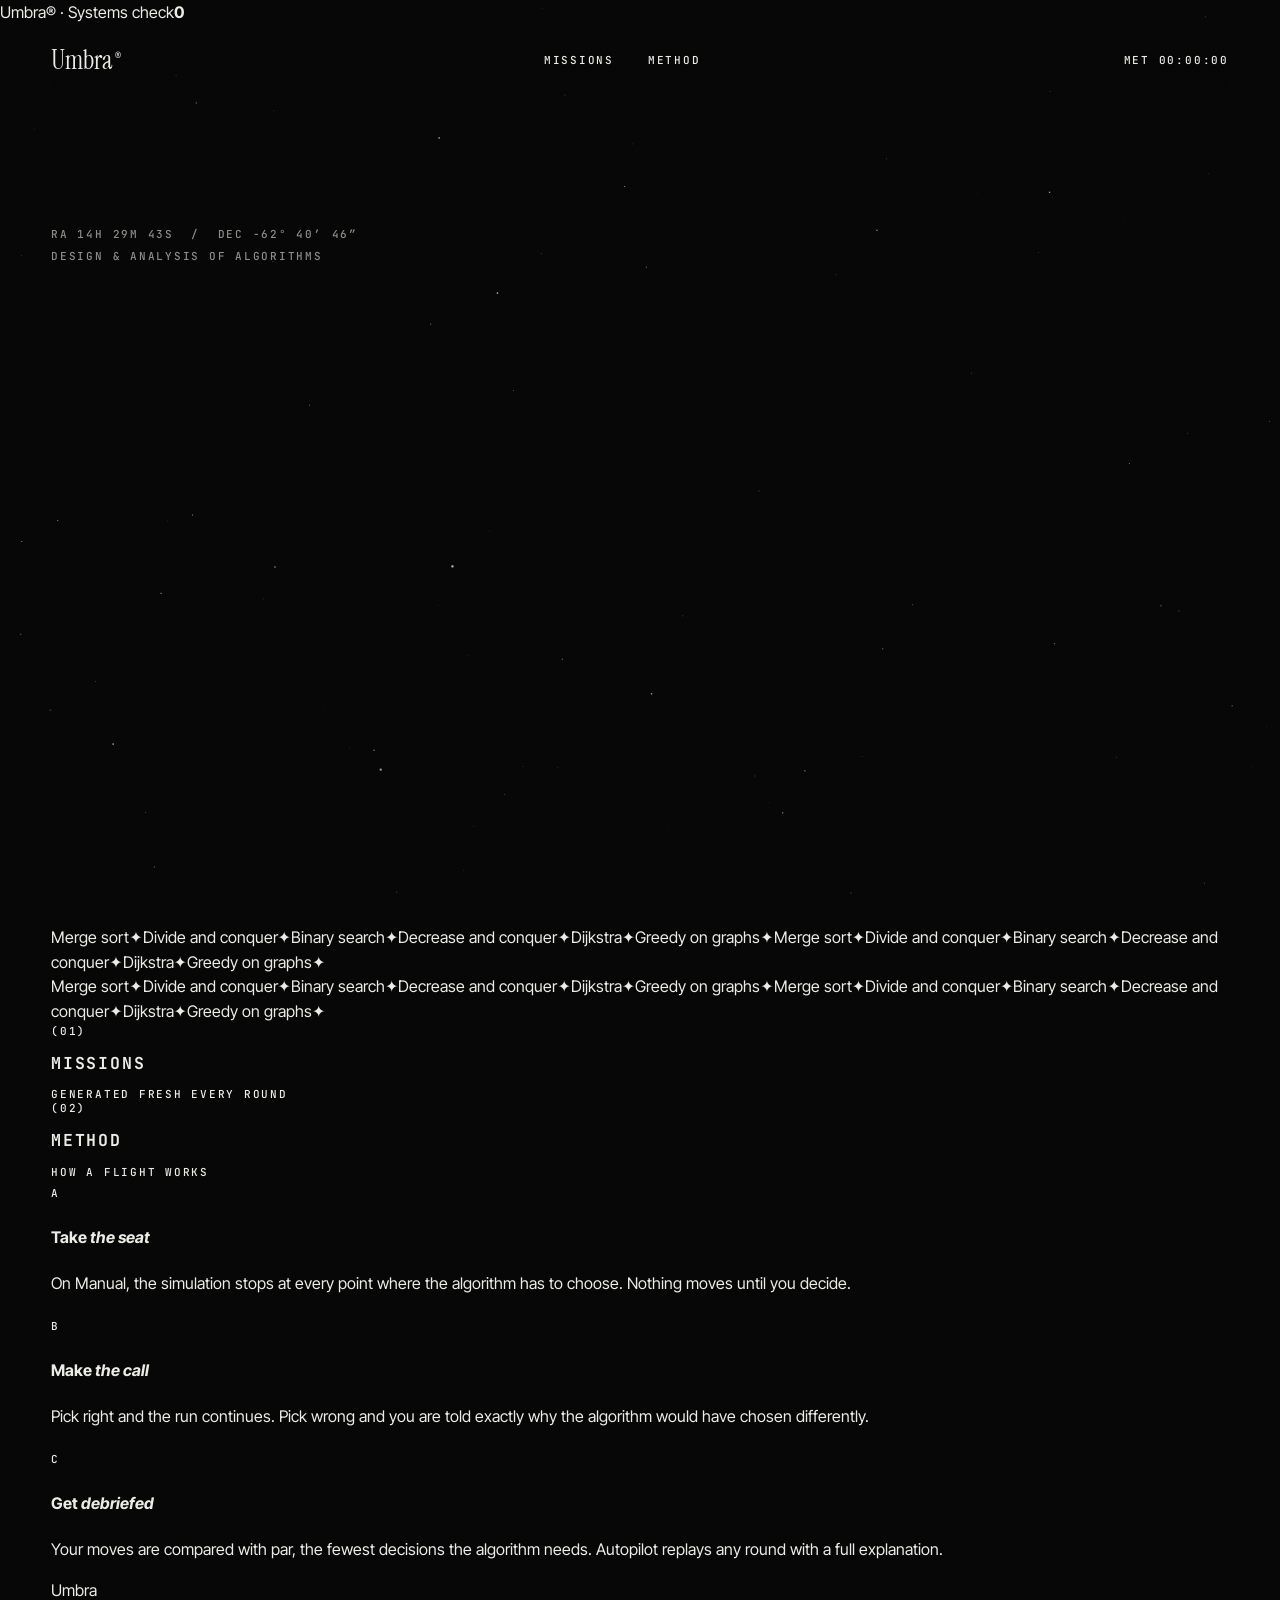
==== index.html @ 50d72503 "Add page markup for the index and the cockpit" ====
<!DOCTYPE html>
<html lang="en">
<head>
<meta charset="UTF-8">
<meta name="viewport" content="width=device-width, initial-scale=1">
<meta name="description" content="Three short games where you take the place of a classic algorithm: merge sort, binary search and Dijkstra. Make every decision it would make and get scored against par.">
<meta name="theme-color" content="#070707">
<link rel="icon" href="favicon.svg" type="image/svg+xml">
<title>Umbra® — Fly the Algorithm</title>
<link rel="preconnect" href="https://fonts.googleapis.com">
<link rel="preconnect" href="https://fonts.gstatic.com" crossorigin>
<link href="https://fonts.googleapis.com/css2?family=Instrument+Serif:ital@0;1&family=Inter+Tight:wght@400;500;600&family=JetBrains+Mono:wght@400;500&display=swap" rel="stylesheet">
<link rel="stylesheet" href="css/base.css">
<link rel="stylesheet" href="css/home.css">
<link rel="stylesheet" href="css/game.css">
<link rel="stylesheet" href="css/missions.css">
</head>
<body>
<canvas id="sky" class="layer"></canvas>
<canvas id="fx" class="layer"></canvas>

<div id="intro"><span>Umbra® · Systems check</span><b id="introN">0</b></div>
<div id="curtain"></div><div id="cursor"></div><div class="grain"></div>

<div id="home">
  <header class="bar">
    <a class="logo" href="#">Umbra<sup>®</sup></a>
    <nav><a href="#missions">Missions</a><a href="#method">Method</a></nav>
    <span class="clock" id="clock">MET 00:00:00</span>
  </header>
  <section class="hero">
    <div class="orb" aria-hidden="true">
      <div class="ring r3"><i></i></div>
      <div class="ring r2"><i></i><i></i></div>
      <div class="tilt"><div class="ring r1"><i></i></div></div>
      <div class="planet"></div>
    </div>
    <div class="coord lbl">RA 14h 29m 43s &nbsp;/&nbsp; DEC −62° 40′ 46″<br>Design &amp; Analysis of Algorithms</div>
    <h1><span class="ln"><span>Don't watch</span></span><span class="ln"><span>the algorithm.</span></span><span class="ln"><span><em>Fly it.</em></span></span></h1>
    <div class="herofoot">
      <p>Three missions. In each one you sit where the algorithm sits and make every call it would make. Mission control scores you against the optimal number of moves.</p>
      <a class="scroll lbl" href="#missions">Scroll <i></i></a>
    </div>
  </section>
  <div class="ticker"><div class="tk">Merge sort<span>✦</span>Divide and conquer<span>✦</span>Binary search<span>✦</span>Decrease and conquer<span>✦</span>Dijkstra<span>✦</span>Greedy on graphs<span>✦</span>Merge sort<span>✦</span>Divide and conquer<span>✦</span>Binary search<span>✦</span>Decrease and conquer<span>✦</span>Dijkstra<span>✦</span>Greedy on graphs<span>✦</span></div><div class="tk">Merge sort<span>✦</span>Divide and conquer<span>✦</span>Binary search<span>✦</span>Decrease and conquer<span>✦</span>Dijkstra<span>✦</span>Greedy on graphs<span>✦</span>Merge sort<span>✦</span>Divide and conquer<span>✦</span>Binary search<span>✦</span>Decrease and conquer<span>✦</span>Dijkstra<span>✦</span>Greedy on graphs<span>✦</span></div></div>
  <section id="missions">
    <div class="sec lbl rv"><span>(01)</span><h2>Missions</h2><span>Generated fresh every round</span></div>
    <div id="cards"></div>
  </section>
  <section id="method">
    <div class="sec lbl rv"><span>(02)</span><h2>Method</h2><span>How a flight works</span></div>
    <div class="method rv">
      <div><span class="lbl">A</span><h4>Take <em>the seat</em></h4><p>On Manual, the simulation stops at every point where the algorithm has to choose. Nothing moves until you decide.</p></div>
      <div><span class="lbl">B</span><h4>Make <em>the call</em></h4><p>Pick right and the run continues. Pick wrong and you are told exactly why the algorithm would have chosen differently.</p></div>
      <div><span class="lbl">C</span><h4>Get <em>debriefed</em></h4><p>Your moves are compared with par, the fewest decisions the algorithm needs. Autopilot replays any round with a full explanation.</p></div>
    </div>
  </section>
  <footer><div class="wm">Umbra</div><div class="fl lbl"><span>Flight school for algorithms</span><span>Merge sort · Binary search · Dijkstra</span><span>DAA · CIA 3</span></div></footer>
</div>

<div id="game" hidden>
  <div class="top">
    <button id="homeBtn" title="Back to the index (Esc)">← Index</button>
    <div class="gt"><b id="gName"></b><span id="gTopic"></span></div>
    <input id="custom" type="text" placeholder="Own numbers: 5, 3, 9, 1 ⏎" aria-label="Custom array">
    <select id="size" aria-label="Size"></select>
    <button id="newBtn">New round</button>
    <div class="seg" id="modeSeg"><button data-mode="watch">Autopilot</button><button data-mode="play">Manual</button></div>
    <button id="focusBtn" title="Hide or show the flight computer">Focus</button>
  </div>
  <div class="hud" id="hud"></div>
  <div class="layout" id="layout">
    <div>
      <div id="stagewrap" class="panel"><div id="stage"></div><div id="end" hidden></div></div>
      <div class="say" id="say"></div>
      <div id="watchCtl">
        <div class="ctl">
          <button id="first" title="Start (Home)">⏮</button>
          <button id="back" title="Back (←)">◀ Step</button>
          <button id="play" class="go" title="Play / pause (Space)">▶ Run</button>
          <button id="fwd" title="Forward (→)">Step ▶</button>
          <button id="last" title="End (End)">⏭</button>
          <label>Speed <input id="speed" type="range" min="1" max="10" value="5"></label>
        </div>
        <input id="scrub" type="range" min="0" value="0" aria-label="Scrub through steps">
      </div>
      <div id="playCtl" class="ctl"><span id="hint"></span></div>
    </div>
    <aside>
      <div class="panel"><h3>Flight computer · pseudocode</h3><pre id="code"></pre></div>
      <div class="panel"><h3>Mission log</h3><ul id="log"></ul></div>
    </aside>
  </div>
</div>

<script src="js/util.js"></script>
<script src="js/missions/convoy.js"></script>
<script src="js/missions/signal.js"></script>
<script src="js/missions/starlane.js"></script>
<script src="js/sky.js"></script>
<script src="js/engine.js"></script>
<script src="js/motion.js"></script>
<script src="js/main.js"></script>
</body>
</html>
---- css/base.css ----
/* Tokens, type, buttons, and the page-level layers (grain, cursor, intro, wipe) */

:root {
  --bg: #070707; --ink: #ecebe6; --dim: #8d8d88; --faint: #4b4b48; --line: rgba(236,235,230,.15); --soft: rgba(236,235,230,.06);
  --serif: "Instrument Serif", "Times New Roman", serif; --sans: "Inter Tight", "Segoe UI", system-ui, sans-serif;
  --mono: "JetBrains Mono", Consolas, monospace; --ease: cubic-bezier(.76, 0, .24, 1); --out: cubic-bezier(.16, 1, .3, 1);
}
* { box-sizing: border-box; }
html { background: var(--bg); scroll-behavior: smooth; }
body { margin: 0; color: var(--ink); font: 16px/1.55 var(--sans); min-height: 100vh; overflow-x: hidden; -webkit-font-smoothing: antialiased; }
::selection { background: var(--ink); color: var(--bg); }
::-webkit-scrollbar { width: 8px; height: 8px; } ::-webkit-scrollbar-thumb { background: var(--faint); } ::-webkit-scrollbar-track { background: var(--bg); }
canvas.layer { position: fixed; inset: 0; width: 100%; height: 100%; pointer-events: none; }
#sky { z-index: 0; } #fx { z-index: 60; }
#home, #game { position: relative; z-index: 1; }
[hidden] { display: none !important; }
[data-pick], [data-open] { cursor: pointer; }
a { color: inherit; text-decoration: none; }
.mono, .lbl { font: 500 11px var(--mono); letter-spacing: .16em; text-transform: uppercase; }
button, select, input { font: inherit; color: inherit; }
button { position: relative; background: linear-gradient(var(--ink), var(--ink)) no-repeat 0 100% / 100% 0; border: 1px solid var(--line); border-radius: 0; padding: 10px 18px; cursor: pointer;
         font: 500 11px var(--mono); letter-spacing: .16em; text-transform: uppercase; transition: background-size .35s var(--ease), color .25s, border-color .25s, transform .12s; }
button:hover:not(:disabled) { background-size: 100% 100%; color: var(--bg); border-color: var(--ink); }
button:active:not(:disabled) { transform: scale(.96); }
button:disabled { opacity: .25; cursor: default; }
button.go { background: var(--ink); color: var(--bg); border-color: var(--ink); }
button.go:hover { background: transparent; color: var(--ink); }
select, input[type=text] { background: transparent; border: 1px solid var(--line); border-radius: 0; padding: 9px 12px; font: 11px var(--mono); letter-spacing: .08em; outline: none; }
select option { background: var(--bg); } input[type=text]:focus, select:focus { border-color: var(--ink); }
input[type=range] { accent-color: var(--ink); }
@keyframes fade { from { opacity: 0; } }
@keyframes spin { to { transform: rotate(360deg); } }
@keyframes up { from { transform: translateY(110%); } }
---- css/home.css ----
/* ============ index (home) ============ */
#home { padding: 0 4vw; }
.bar { position: sticky; top: 0; z-index: 5; display: flex; justify-content: space-between; align-items: center; padding: 22px 0; background: linear-gradient(var(--bg) 35%, transparent); }
.logo { font: 400 26px/1 var(--serif); letter-spacing: -.01em; } .logo sup { font: 10px var(--mono); margin-left: 3px; }
.bar nav { display: flex; gap: 34px; } .bar nav a, .clock { font: 500 11px var(--mono); letter-spacing: .16em; text-transform: uppercase; }
.bar nav a { position: relative; } .bar nav a::after { content: ""; position: absolute; left: 0; right: 0; bottom: -4px; height: 1px; background: currentColor; transform: scaleX(0); transform-origin: right; transition: transform .4s var(--ease); }
.bar nav a:hover::after { transform: scaleX(1); transform-origin: left; }
.hero { position: relative; min-height: calc(100vh - 70px); display: flex; flex-direction: column; justify-content: flex-end; padding-bottom: 5vh; }
.orb { position: absolute; right: -4vw; top: 2vh; width: min(62vw, 86vh); aspect-ratio: 1; pointer-events: none; opacity: 0; transition: opacity 1.6s .3s; will-change: transform;
       transform: translate3d(calc(var(--ox, 0) * 1px), calc(var(--oy, 0) * 1px + var(--sy, 0) * .25px), 0); }
.ready .orb { opacity: 1; }
.ring { position: absolute; border-radius: 50%; border: 1px solid rgba(236,235,230,.22); animation: spin 95s linear infinite; will-change: transform; }
.ring i { position: absolute; top: 50%; left: -4px; width: 8px; height: 8px; margin-top: -4px; border-radius: 50%; background: var(--ink); }
.ring i + i { top: 0; left: 50%; width: 5px; height: 5px; margin: -3px; }
.r3 { inset: 0; border-style: dashed; border-color: rgba(236,235,230,.16); animation-duration: 160s; }
.r2 { inset: 13%; animation-direction: reverse; }
.tilt { position: absolute; inset: 20%; transform: rotate(-22deg) scaleY(.3); }
.r1 { inset: 0; border-color: rgba(236,235,230,.6); animation-duration: 36s; } .r1 i { transform: scaleY(3.3); }
.planet { position: absolute; inset: 34%; border-radius: 50%; will-change: transform; transform: translate3d(calc(var(--ox, 0) * -.7px), calc(var(--oy, 0) * -.7px), 0);
          background: radial-gradient(circle at 30% 27%, #f6f5f0 0, #bdbcb6 20%, #55554f 50%, #141414 72%, #070707 100%); box-shadow: 0 0 90px rgba(236,235,230,.07); }
.hero .coord { position: relative; margin-bottom: 3vh; color: var(--dim); line-height: 2; }
.hero h1 { position: relative; margin: 0; font: 400 clamp(54px, min(12.4vw, 21vh), 230px)/.86 var(--serif); letter-spacing: -.035em; transform: translateY(calc(var(--sy, 0) * -.1px)); }
.hero h1 .ln { display: block; overflow: hidden; padding-bottom: .08em; }
.hero h1 .ln > span { display: block; transform: translateY(110%); transition: transform 1.1s var(--out); }
.ready .hero h1 .ln > span { transform: none; }
.hero h1 .ln:nth-child(2) > span { transition-delay: .09s; } .hero h1 .ln:nth-child(3) > span { transition-delay: .18s; }
.hero h1 em { font-style: italic; padding-right: .06em; }
.herofoot { display: flex; justify-content: space-between; align-items: flex-end; gap: 30px; margin-top: 4vh; padding-top: 22px; border-top: 1px solid var(--line); opacity: 0; transition: opacity 1s .7s; }
.ready .herofoot { opacity: 1; }
.herofoot p { margin: 0; max-width: 470px; color: var(--dim); font-size: 17px; }
.scroll { display: flex; align-items: center; gap: 14px; }
.scroll i { width: 1px; height: 54px; background: var(--line); position: relative; overflow: hidden; }
.scroll i::after { content: ""; position: absolute; inset: 0; background: var(--ink); animation: drip 2s var(--ease) infinite; }
@keyframes drip { from { transform: translateY(-100%); } to { transform: translateY(100%); } }
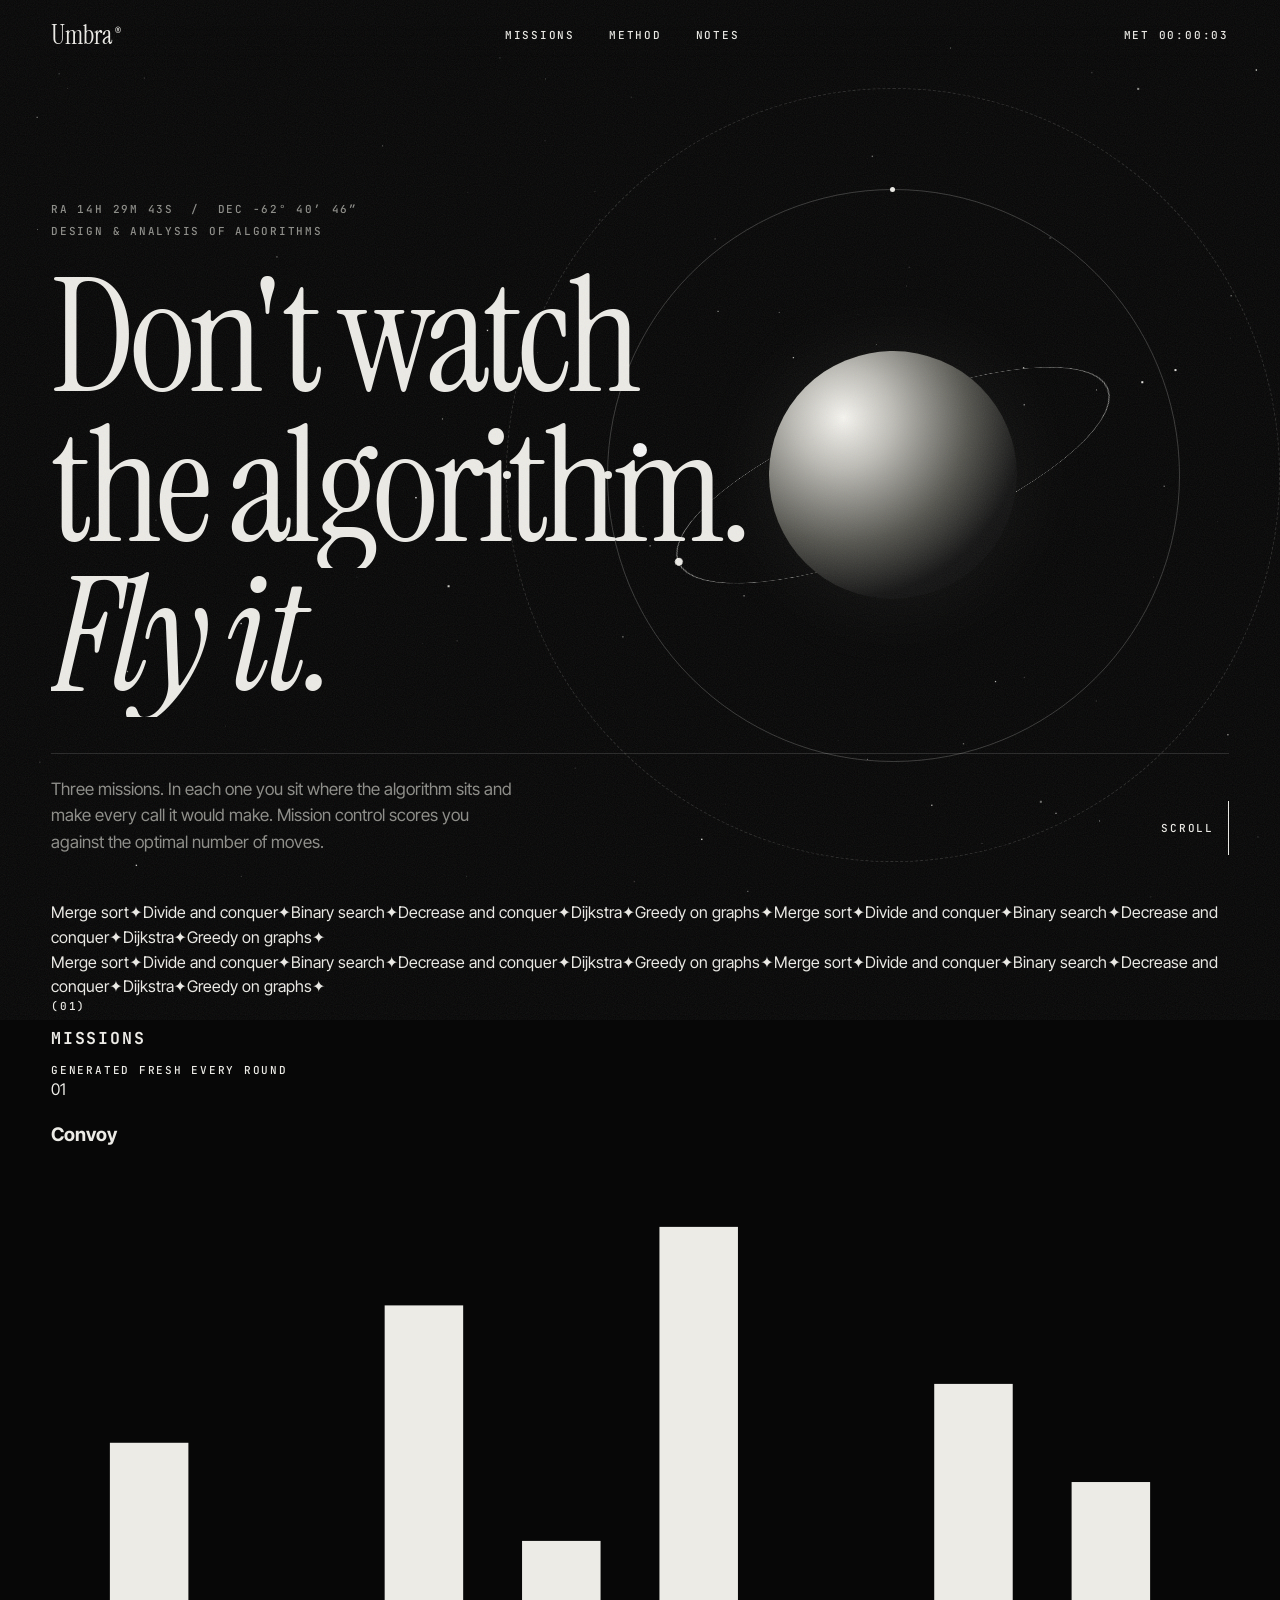
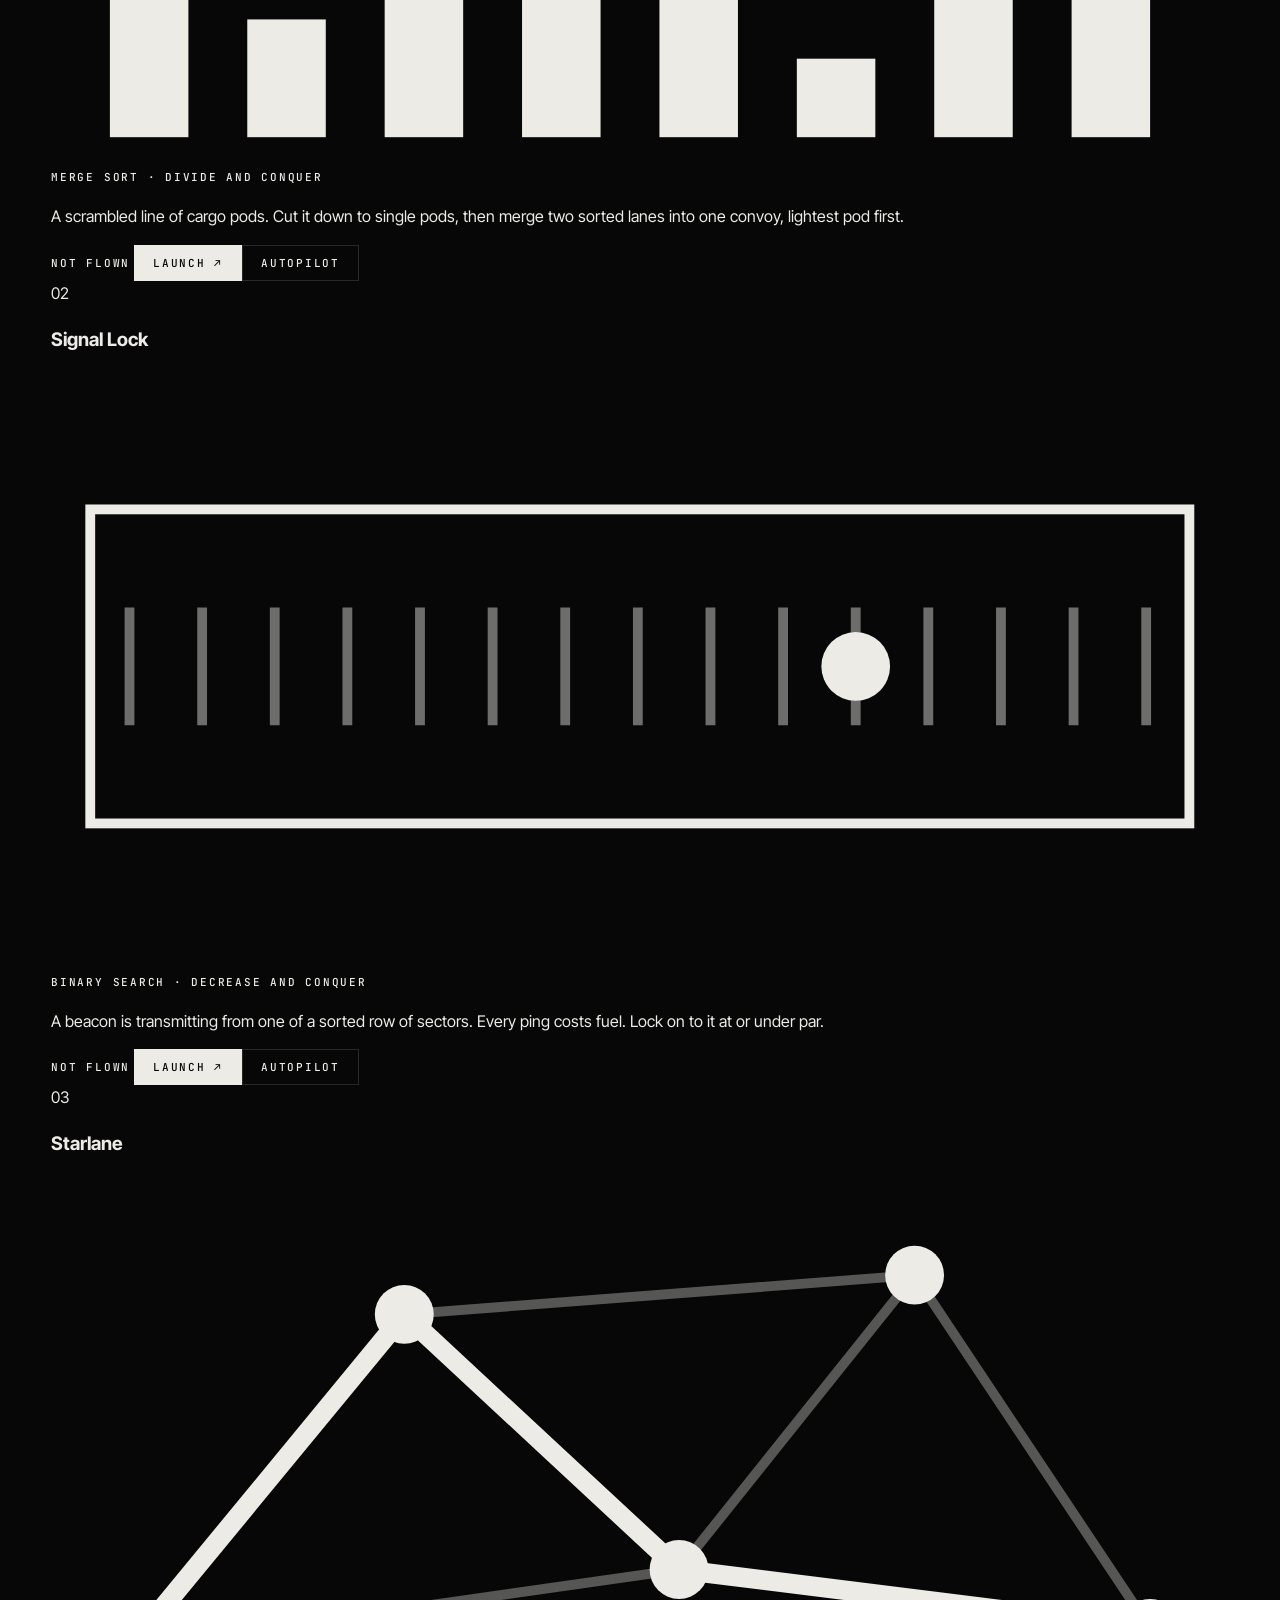
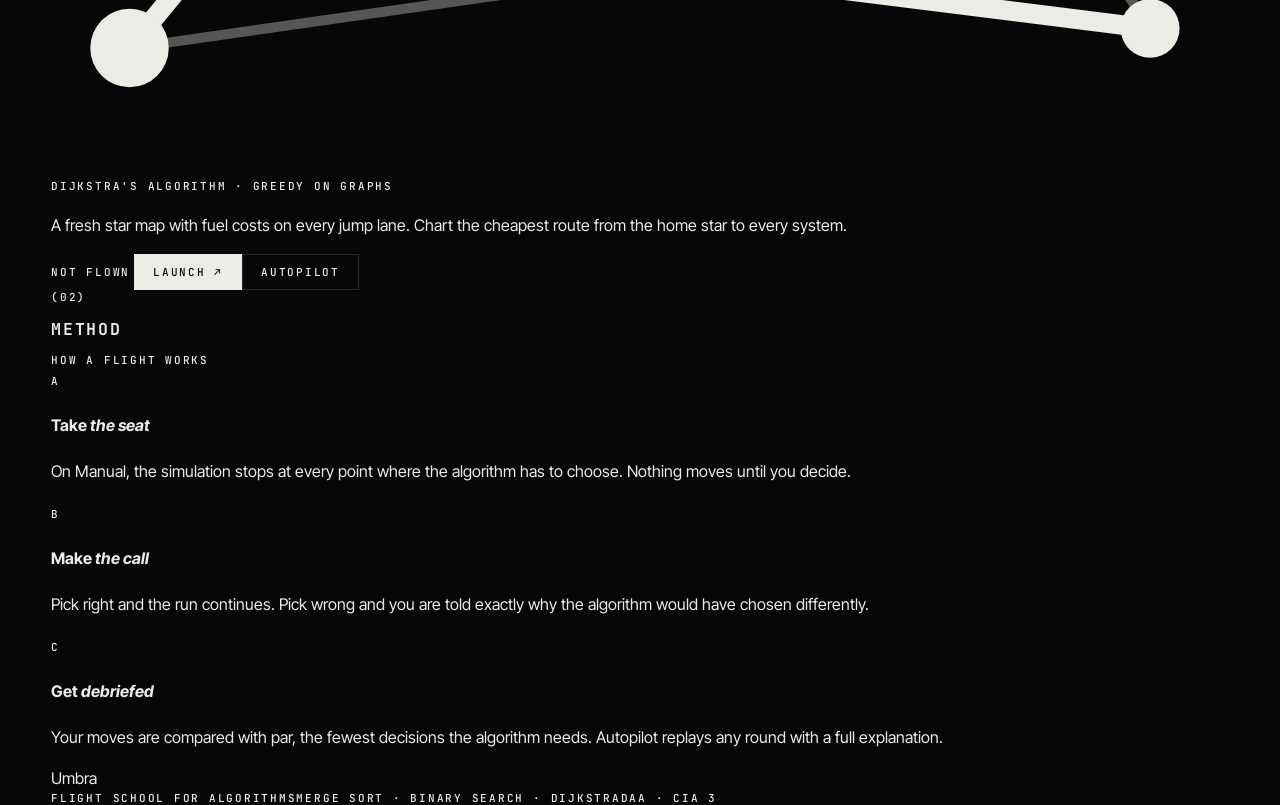
==== commit adc72865: "Link notes from the index and README" ====
--- a/index.html
+++ b/index.html
@@ -25,7 +25,7 @@
 <div id="home">
   <header class="bar">
     <a class="logo" href="#">Umbra<sup>®</sup></a>
-    <nav><a href="#missions">Missions</a><a href="#method">Method</a></nav>
+    <nav><a href="#missions">Missions</a><a href="#method">Method</a><a href="blog/">Notes</a></nav>
     <span class="clock" id="clock">MET 00:00:00</span>
   </header>
   <section class="hero">
--- a/css/base.css
+++ b/css/base.css
@@ -31,3 +31,18 @@
 @keyframes fade { from { opacity: 0; } }
 @keyframes spin { to { transform: rotate(360deg); } }
 @keyframes up { from { transform: translateY(110%); } }
+
+/* film grain, cursor ring, intro, page wipe */
+.grain { position: fixed; inset: -120px; z-index: 70; pointer-events: none; opacity: .08; will-change: transform; animation: grain .9s steps(5) infinite;
+         background: url("data:image/svg+xml,%3Csvg xmlns='http://www.w3.org/2000/svg' width='220' height='220'%3E%3Cfilter id='n'%3E%3CfeTurbulence type='fractalNoise' baseFrequency='.9' numOctaves='2' stitchTiles='stitch'/%3E%3C/filter%3E%3Crect width='100%25' height='100%25' filter='url(%23n)'/%3E%3C/svg%3E"); }
+@keyframes grain { 20% { transform: translate3d(-60px, 40px, 0); } 40% { transform: translate3d(50px, -80px, 0); } 60% { transform: translate3d(-90px, -30px, 0); } 80% { transform: translate3d(70px, 60px, 0); } }
+#cursor { position: fixed; left: 0; top: 0; width: 14px; height: 14px; margin: -7px; border-radius: 50%; z-index: 90; pointer-events: none;
+          backdrop-filter: invert(1); -webkit-backdrop-filter: invert(1); will-change: transform; }
+@media (pointer: coarse) { #cursor { display: none; } }
+#intro { position: fixed; inset: 0; z-index: 100; background: var(--bg); display: flex; align-items: flex-end; justify-content: space-between; padding: 4vw; transition: transform .9s var(--ease); }
+#intro.gone { transform: translateY(-100%); }
+#intro b { font: 400 clamp(90px, 22vw, 320px)/.8 var(--serif); font-style: italic; }
+#intro span { font: 500 11px var(--mono); letter-spacing: .16em; text-transform: uppercase; color: var(--dim); }
+#curtain { position: fixed; inset: 0; z-index: 95; background: var(--ink); transform: scaleY(0); transform-origin: bottom; pointer-events: none; }
+#curtain.in { transform: scaleY(1); transition: transform .5s var(--ease); }
+#curtain.out { transform: scaleY(0); transform-origin: top; transition: transform .6s var(--ease); }
--- a/css/game.css
+++ b/css/game.css
@@ -0,0 +1,41 @@
+/* ============ cockpit (game) ============ */
+#game { max-width: 1360px; margin: 0 auto; padding: 14px 4vw 44px; animation: fade .6s; }
+.top { display: flex; flex-wrap: wrap; gap: 8px; align-items: center; padding-bottom: 14px; border-bottom: 1px solid var(--line); }
+.gt { margin-right: auto; display: flex; align-items: baseline; gap: 16px; flex-wrap: wrap; padding-left: 10px; }
+.gt b { font: italic 400 38px/1 var(--serif); letter-spacing: -.02em; }
+.gt span { font: 500 11px var(--mono); letter-spacing: .16em; color: var(--dim); text-transform: uppercase; }
+.seg { display: flex; border: 1px solid var(--line); }
+.seg button { border: 0; color: var(--dim); } .seg button.on { background: var(--ink); color: var(--bg); }
+#custom { width: 190px; }
+.hud { display: flex; flex-wrap: wrap; border-bottom: 1px solid var(--line); margin-bottom: 16px; }
+.hud div { min-width: 120px; padding: 14px 26px 10px 0; margin-right: 26px; border-right: 1px solid var(--line); font: 500 10px var(--mono); letter-spacing: .18em; text-transform: uppercase; color: var(--dim); }
+.hud div:last-child { border: 0; }
+.hud b { display: block; font: 400 46px/1 var(--serif); letter-spacing: -.02em; color: var(--ink); margin-top: 4px; }
+.hud .key b { font-style: italic; }
+.hud .bump b { animation: bump .5s var(--out); } @keyframes bump { from { transform: translateY(-14px); opacity: 0; } }
+.layout { display: grid; grid-template-columns: 1fr 330px; gap: 16px; align-items: start; }
+.layout.focus { grid-template-columns: 1fr; } .layout.focus aside { display: none; }
+@media (max-width: 1000px) { .layout { grid-template-columns: 1fr; } }
+.panel { position: relative; border: 1px solid var(--line); background: rgba(10,10,10,.9); }
+#stagewrap { padding: 30px; min-height: 440px; transition: border-color .3s; }
+#stagewrap::before, #stagewrap::after { content: ""; position: absolute; width: 14px; height: 14px; pointer-events: none; border: 1px solid var(--ink); }
+#stagewrap::before { top: -1px; left: -1px; border-right: 0; border-bottom: 0; } #stagewrap::after { bottom: -1px; right: -1px; border-left: 0; border-top: 0; }
+#stage.shake { animation: shake .34s; }
+@keyframes shake { 20% { transform: translateX(-9px); } 50% { transform: translateX(7px); } 80% { transform: translateX(-4px); } }
+#stagewrap.flash { animation: flash .5s; } @keyframes flash { 20% { border-color: var(--ink); background: rgba(236,235,230,.1); } }
+.say { margin: 0; padding: 18px 2px; min-height: 96px; font-size: 18px; line-height: 1.45; border-bottom: 1px solid var(--line); }
+.say .tag { display: flex; align-items: center; gap: 9px; font: 500 10px var(--mono); letter-spacing: .18em; text-transform: uppercase; color: var(--dim); margin-bottom: 6px; }
+.say .tag::before { content: ""; width: 6px; height: 6px; background: var(--ink); animation: blink 1.4s steps(2) infinite; }
+@keyframes blink { 50% { opacity: 0; } }
+.say.bad { animation: fade .3s; } .say.bad .tag { color: var(--bg); background: var(--ink); width: fit-content; padding: 3px 8px; } .say.bad .tag::before { background: var(--bg); }
+.ctl { display: flex; flex-wrap: wrap; gap: 8px; align-items: center; padding-top: 14px; }
+.ctl label { color: var(--dim); font: 500 10px var(--mono); letter-spacing: .16em; text-transform: uppercase; display: flex; gap: 10px; align-items: center; margin-left: auto; }
+#scrub { width: 100%; margin-top: 12px; }
+#hint { color: var(--dim); font-size: 14px; }
+aside .panel { padding: 18px; margin-bottom: 16px; }
+aside h3 { margin: 0 0 12px; font: 500 10px var(--mono); letter-spacing: .18em; text-transform: uppercase; color: var(--dim); }
+pre { margin: 0; font: 12px/1.9 var(--mono); overflow-x: auto; }
+pre span { display: block; padding: 0 8px; color: var(--faint); border-left: 1px solid transparent; transition: color .25s, background .25s; }
+pre span.hl { color: var(--bg); background: var(--ink); }
+#log { list-style: none; margin: 0; padding: 0; font-size: 13.5px; max-height: 250px; overflow-y: auto; }
+#log li { padding: 8px 0; border-top: 1px solid var(--line); color: var(--faint); } #log li:first-child { color: var(--ink); border: 0; padding-top: 0; }
--- a/css/missions.css
+++ b/css/missions.css
@@ -0,0 +1,62 @@
+/* Board styles for each mission */
+
+/* convoy */
+.tree { position: relative; }
+.nd { position: absolute; padding: 0 3px; animation: ndin .5s var(--out) both; } @keyframes ndin { from { opacity: 0; transform: translateY(-12px); } }
+.nd .bx { display: flex; border: 1px solid var(--line); transition: border-color .3s, background .3s; }
+.nd i { flex: 1; min-width: 0; text-align: center; font: 11.5px/30px var(--mono); font-style: normal; color: var(--dim); transition: color .3s; }
+.nd.wait { opacity: .35; }
+.nd.active .bx { border-color: var(--ink); } .nd.active i { color: var(--ink); }
+.nd.split .bx { border-style: dashed; border-color: var(--dim); }
+.nd.merging .bx { background: var(--ink); border-color: var(--ink); } .nd.merging i { color: var(--bg); }
+.nd.done .bx { border-color: var(--ink); background: rgba(236,235,230,.13); } .nd.done i { color: var(--ink); }
+.arena { border-top: 1px solid var(--line); margin-top: 22px; padding-top: 28px; min-height: 225px; }
+.duel { display: flex; justify-content: center; align-items: flex-end; gap: 34px; flex-wrap: wrap; }
+.pods { display: flex; gap: 6px; flex-wrap: wrap; }
+.vs { font: italic 400 34px/1 var(--serif); color: var(--dim); padding-bottom: 18px; }
+.out { margin-top: 30px; display: flex; flex-direction: column; align-items: center; }
+.cut { display: flex; justify-content: center; align-items: center; margin-top: 10px; }
+.gap { width: 26px; height: 100px; padding: 0; border: 0; background: none !important; }
+.gap::after { content: ""; position: absolute; left: 12px; top: 50%; width: 1px; height: 30%; translate: 0 -50%; background: var(--faint); transition: height .35s var(--out), background .2s, width .2s; }
+.gap[data-pick]:hover::after, .gap.on::after { height: 100%; background: var(--ink); width: 2px; }
+.gap:disabled { opacity: 1; } .gap:disabled:not(.on)::after { background: transparent; }
+.cap { text-align: center; }
+
+/* signal lock */
+.target { display: flex; align-items: center; justify-content: center; gap: 28px; margin: 6px 0 38px; }
+.radar { width: 104px; height: 104px; border-radius: 50%; border: 1px solid var(--line); position: relative; overflow: hidden; background: repeating-radial-gradient(circle, transparent 0 16px, rgba(236,235,230,.08) 16px 17px); }
+.radar::before { content: ""; position: absolute; inset: 0; background: conic-gradient(from 0deg, rgba(236,235,230,.6), transparent 26%); animation: spin 2.8s linear infinite; }
+.radar.lock { border-color: var(--ink); } .radar.lock::before { background: var(--ink); animation: fade .6s; inset: 34px; border-radius: 50%; }
+.target div span { font: 500 10px var(--mono); letter-spacing: .2em; text-transform: uppercase; color: var(--dim); display: block; }
+.target b { display: block; font: italic 400 104px/.9 var(--serif); letter-spacing: -.03em; }
+.prow { display: flex; gap: 5px; justify-content: center; }
+.pc { flex: 1; max-width: 58px; min-width: 0; text-align: center; position: relative; transition: opacity .5s, transform .45s var(--out); will-change: transform; }
+.pc b { display: grid; place-items: center; height: 84px; border: 1px solid var(--line); font: 500 clamp(10px, 1.4vw, 17px) var(--mono); transition: border-color .2s, background .3s, color .3s;
+        background: repeating-linear-gradient(135deg, rgba(236,235,230,.07) 0 1px, transparent 1px 6px); }
+.pc.fl b { background: none; border-color: var(--dim); }
+.pc.mid b { border-color: var(--ink); }
+.pc.mid::after { content: ""; position: absolute; left: 50%; top: 58px; width: 60px; height: 60px; margin: -30px; border-radius: 50%; border: 1px solid var(--ink); animation: sonar 1s var(--out) both; pointer-events: none; }
+@keyframes sonar { from { transform: scale(.2); opacity: 1; } to { transform: scale(3); opacity: 0; } }
+.pc.hit b { background: var(--ink); color: var(--bg); border-color: var(--ink); }
+.pc.out { opacity: .1; transform: scaleY(.82); }
+.pc small { display: block; font: 10px var(--mono); color: var(--faint); margin-top: 7px; }
+.pc em { display: block; font: normal 500 9px var(--mono); color: var(--ink); height: 16px; text-transform: uppercase; letter-spacing: .14em; }
+.pc[data-pick]:hover { transform: translate3d(0, -9px, 0); } .pc[data-pick]:hover b { border-color: var(--ink); background: rgba(236,235,230,.12); }
+
+/* starlane */
+.graph { width: 100%; max-height: 440px; display: block; overflow: visible; }
+.edge line { stroke: rgba(236,235,230,.18); stroke-width: 1; transition: stroke .3s, stroke-width .3s; }
+.edge rect { fill: var(--bg); stroke: var(--line); } .edge text { fill: var(--dim); font: 500 11px var(--mono); text-anchor: middle; }
+.edge.tree line { stroke: var(--ink); stroke-width: 2; } .edge.tree rect { stroke: var(--ink); } .edge.tree text { fill: var(--ink); }
+.edge.relax line { stroke: var(--ink); stroke-width: 2; stroke-dasharray: 3 7; animation: march .45s linear infinite; } @keyframes march { to { stroke-dashoffset: -20; } }
+.edge.relax rect { fill: var(--ink); } .edge.relax text { fill: var(--bg); }
+.node { transition: transform .3s var(--out); transform-box: fill-box; transform-origin: center; }
+.node .halo { fill: none; stroke: none; transform-box: fill-box; transform-origin: center; }
+.node .core { fill: var(--bg); stroke: var(--faint); stroke-width: 1; transition: stroke .3s, fill .4s; }
+.node .ds { fill: var(--faint); font: 500 15px var(--mono); text-anchor: middle; transition: fill .3s; }
+.node .nm { fill: var(--dim); font: 500 9.5px var(--mono); letter-spacing: .18em; text-anchor: middle; text-transform: uppercase; }
+.node.seen .core { stroke: var(--ink); } .node.seen .ds { fill: var(--ink); }
+.node.cur .halo { stroke: var(--ink); stroke-dasharray: 2 5; transform: scale(1.4); animation: spinh 6s linear infinite; } @keyframes spinh { to { transform: scale(1.4) rotate(360deg); } }
+.node.set .core { fill: var(--ink); stroke: var(--ink); } .node.set .ds { fill: var(--bg); } .node.set .nm { fill: var(--ink); }
+.node.new .halo { stroke: var(--ink); stroke-dasharray: none; animation: nova 1s var(--out) both; } @keyframes nova { from { transform: scale(.6); opacity: 1; } to { transform: scale(2.8); opacity: 0; } }
+.node[data-pick]:hover { transform: scale(1.16); } .node[data-pick]:hover .core { stroke: var(--ink); stroke-width: 2; }
